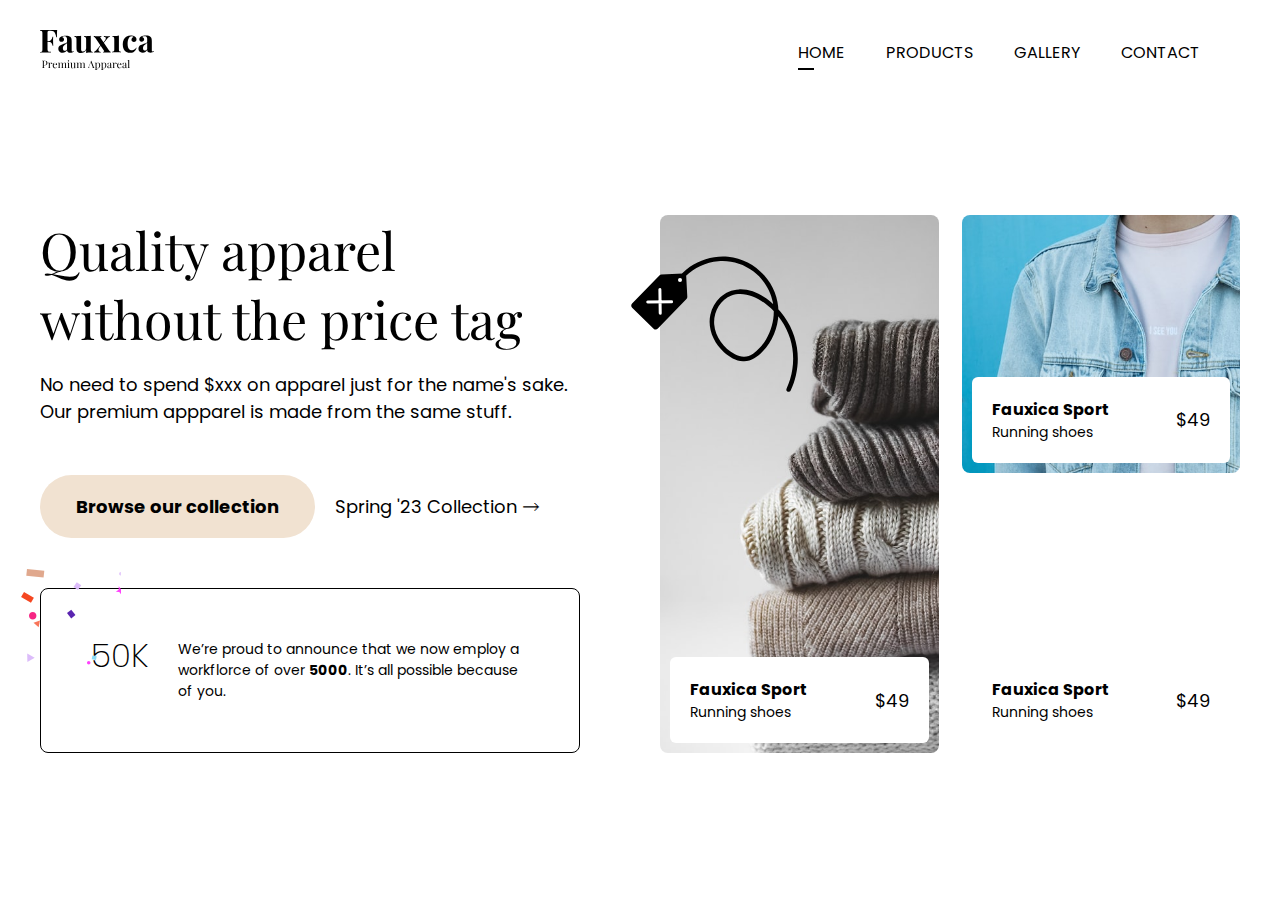
==== index.html @ f3ef33ed "html-css-javascript" ====
<!DOCTYPE html>
<html lang="en">

<head>
    <meta charset="UTF-8">
    <meta name="viewport" content="width=device-width, initial-scale=1.0">
    <title>Document</title>
    <link rel="preconnect" href="https://fonts.googleapis.com">
    <link rel="preconnect" href="https://fonts.gstatic.com" crossorigin>
    <link
        href="https://fonts.googleapis.com/css2?family=Playfair+Display:ital,wght@0,400..900;1,400..900&family=Poppins:ital,wght@0,100;0,200;0,300;0,400;0,500;0,600;0,700;0,800;0,900;1,100;1,200;1,300;1,400;1,500;1,600;1,700;1,800;1,900&display=swap"
        rel="stylesheet">
    <link rel="stylesheet" href="./css/main.css">
</head>

<body>
    <div class="wrapper">
        <header>
            <a href="#">
                <img src="/images/logo.svg" alt="Fauxica Logo">
            </a>
            <nav>
                <ul>
                    <li>
                        <a href="#" class="active">Home</a>
                    </li>
                    <li>
                        <a href="#">Products</a>
                    </li>
                    <li>
                        <a href="#">Gallery</a>
                    </li>
                    <li>
                        <a href="#">Contact</a>
                    </li>
                </ul>
            </nav>
        </header>

        <main>
            <div class="left-col">
                <h1>Quality apparel without the price tag</h1>
                <p class="subhead">No need to spend $xxx on apparel just for the name's sake. Our premium appparel is made from the same
                    stuff.</p>

                <div class="cta-btns">
                    <a href="#" class="primary-cta">
                        Browse our collection
                    </a>
                    <a href="" class="secondary-cta">
                        <span>Spring '23 Collection</span>
                        <span>&#129106;</span>
                    </a>
                </div>

                <div class="news">
                    <p class="employees">50K</p>
                    <p class="details">We’re proud to announce that we now employ a workflorce of over
                        <strong>5000</strong>. It’s all possible because of you.</p>
                </div>
            </div>
            <div class="right-col">
                <div class="card card1">
                    <div class="card-details">
                        <div>
                            <a href="#" class="product-title">Fauxica Sport</a>
                            <p>Running shoes</p>
                        </div>
                        <p class="product-price">$49</p>
                    </div>
                </div>
                <div class="card card2">
                    <div class="card-details">
                    <div>
                        <a href="#" class="product-title">Fauxica Sport</a>
                        <p>Running shoes</p>
                    </div>
                    <p class="product-price">$49</p>
                </div>
            </div>
            <div class="card card3">
                <div class="card-details">
                    <div>
                        <a href="#" class="product-title">Fauxica Sport</a>
                        <p>Running shoes</p>
                    </div>
                    <p class="product-price">$49</p>
                </div>
            </div>
            </div>
        </main>
    </div>
</body>

</html>
---- css/main.css ----
html{
    font-size: 62.5%;
}

body {
    margin: 0;
    font-family: 'Poppins', sans-serif;
}

.wrapper {
    max-width: 1200px;
    margin: 0 auto;
}

/* Navbar */
header {
    display: flex;
    justify-content: space-between;
    align-items: center;
}

nav {
    margin: 4em;
}

nav ul {
    list-style-type: none;
    display: flex;
    gap: 4.1em;
    margin: 0;
}

nav ul li a {
    text-decoration: none;
    color: black;
    text-transform: uppercase;
    font-size: 1.6rem;
    position: relative;
}

nav ul li a.active:before {
    content: "";
    position: absolute;
    width: 35%;
    height: 1px;
    border-bottom: 2px solid black;
    bottom: -6px;
}

/* Hero */
main {
    display: flex;
    gap: 8em;
    margin-top: 11em;
}

.left-col {
    width: 45%;
}

.right-col {
    flex-grow: 1;
}

h1 {
    font-size: 5.2rem;
    font-weight: normal;
    font-family: 'Playfair Display', sans-serif;
    margin: 0;
}

.subhead {
    font-size: 1.8rem;
}

.cta-btns {
    margin: 5em 0;
}

.cta-btns, .secondary-cta {
    display: flex;
    gap: 2em;
}

.primary-cta {
    background-color: #F1E2D1;
    font-size: 1.8rem;
    font-weight: bold;
    color: black;
    text-decoration: none;
    border-radius: 1.9em;
    padding: 1em 2em;
}

.secondary-cta {
    font-size: 1.8em;
    text-decoration: none;
    color: black;
    display: block;
    padding: 1em 0;
    align-items: center;
}

.news {
    display: flex;
    gap: 3em;
    padding: 5em;
    border: 1px solid black;
    border-radius: .8em;
    position: relative;
}

.news::before{
    position: absolute;
    content: "";
    background: url("../images//confetti.svg");
    width: 100px;
    height: 100px;
    top: -20px;
    left: -20px;
    z-index: 2;
}

p.employees {
    font-size: 3.3em;
    margin: 0;
    font-weight: 200;
    line-height: 100%;
}

p.details {
    font-size: 1.4em;
    margin: 0;
}

.right-col {
    display: grid;
    gap: 2.3em;
    grid-template-columns: repeat(1, auto);
    grid-template-areas:
        "left ."
        "left .";
}

.card {
    border-radius: .8em;
    padding: 1em;
    display: flex;
    align-items: end;
    background-size: 150%;
}

.card1 {
    grid-area: left;
    background-image: url("../images//clothing1.jpg");
    position: relative;
}

.card1:before {
    content: "";
    position: absolute;
    background: url("../images/tag.svg") no-repeat;
    width: 100%;
    height: 100%;
    top: 20px;
    left: -30px;
    pointer-events: none;
}

.card2 {
    background-image: url("../images//clothing2.jpg");
}

.card3 {
    background-image: url("../images//clothing3jpg");
}

.card-details {
    background-color: white;
    border-radius: .6em;
    padding: 2em;
    width: 100%;
    display: flex;
    justify-content: space-between;
    align-items: center;
}

.card-details a {
    color: black;
    text-decoration: none;
    font-size: 1.6em;
    font-weight: bold;
}

.card-details p {
    font-size: 1.4em;
    margin: 0;
}

p.product-price {
    font-size: 1.8em;
}
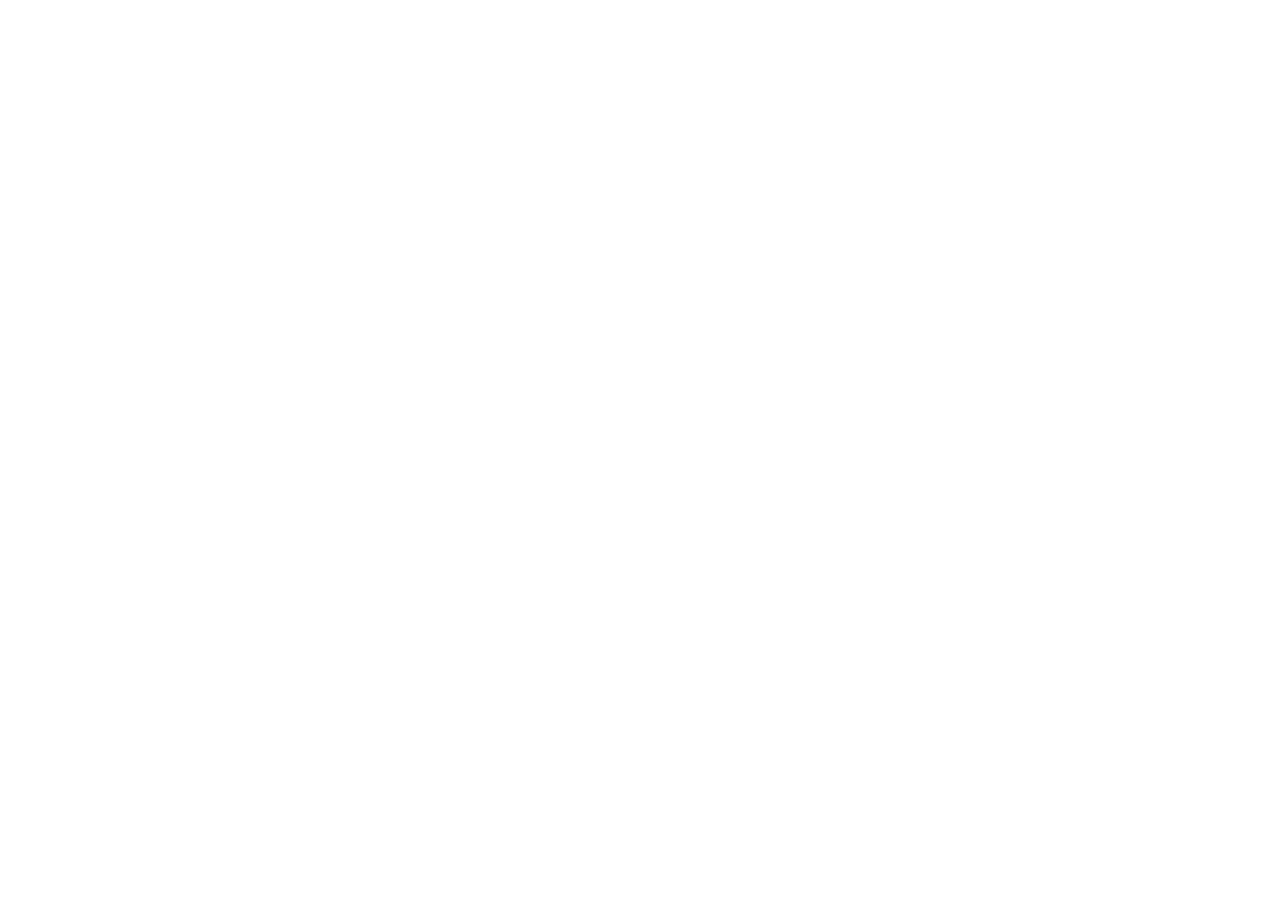
==== commit 7eef9c39: "add animation" ====
--- a/index.html
+++ b/index.html
@@ -14,6 +14,7 @@
 </head>
 
 <body>
+    <div class="overlay"></div>
     <div class="wrapper">
         <header>
             <a href="#">
@@ -40,7 +41,8 @@
         <main>
             <div class="left-col">
                 <h1>Quality apparel without the price tag</h1>
-                <p class="subhead">No need to spend $xxx on apparel just for the name's sake. Our premium appparel is made from the same
+                <p class="subhead">No need to spend $xxx on apparel just for the name's sake. Our premium appparel is
+                    made from the same
                     stuff.</p>
 
                 <div class="cta-btns">
@@ -49,14 +51,20 @@
                     </a>
                     <a href="" class="secondary-cta">
                         <span>Spring '23 Collection</span>
-                        <span>&#129106;</span>
+                        <svg xmlns="http://www.w3.org/2000/svg" viewBox="0 0 24 24" width="24" height="24">
+                            <path fill="none" d="M0 0h24v24H0z" />
+                            <path
+                                d="M8.71 11.29a1 1 0 0 0 0 1.42L11.29 15H5a1 1 0 0 0 0 2h6.29l-2.58 2.29a1 1 0 0 0 1.42 1.42l4-4a1 1 0 0 0 0-1.42l-4-4a1 1 0 0 0-1.42 0z" />
+                        </svg>
+
                     </a>
                 </div>
 
                 <div class="news">
                     <p class="employees">50K</p>
                     <p class="details">We’re proud to announce that we now employ a workflorce of over
-                        <strong>5000</strong>. It’s all possible because of you.</p>
+                        <strong>5000</strong>. It’s all possible because of you.
+                    </p>
                 </div>
             </div>
             <div class="right-col">
@@ -71,22 +79,22 @@
                 </div>
                 <div class="card card2">
                     <div class="card-details">
-                    <div>
-                        <a href="#" class="product-title">Fauxica Sport</a>
-                        <p>Running shoes</p>
+                        <div>
+                            <a href="#" class="product-title">Fauxica Sport</a>
+                            <p>Running shoes</p>
+                        </div>
+                        <p class="product-price">$49</p>
                     </div>
-                    <p class="product-price">$49</p>
                 </div>
-            </div>
-            <div class="card card3">
-                <div class="card-details">
-                    <div>
-                        <a href="#" class="product-title">Fauxica Sport</a>
-                        <p>Running shoes</p>
+                <div class="card card3">
+                    <div class="card-details">
+                        <div>
+                            <a href="#" class="product-title">Fauxica Sport</a>
+                            <p>Running shoes</p>
+                        </div>
+                        <p class="product-price">$49</p>
                     </div>
-                    <p class="product-price">$49</p>
                 </div>
-            </div>
             </div>
         </main>
     </div>
--- a/css/main.css
+++ b/css/main.css
@@ -47,6 +47,16 @@
     bottom: -6px;
 }
 
+nav ul li a::before {
+    content: "";
+    position: absolute;
+    width: 0%;
+    height: 1px;
+    border-bottom: 2px solid #333;
+    bottom: -6px;
+    transition: width .2s ease;
+}
+
 /* Hero */
 main {
     display: flex;
@@ -77,12 +87,13 @@
     margin: 5em 0;
 }
 
-.cta-btns, .secondary-cta {
+.cta-btns {
     display: flex;
     gap: 2em;
 }
 
 .primary-cta {
+    display: flex;
     background-color: #F1E2D1;
     font-size: 1.8rem;
     font-weight: bold;
@@ -90,15 +101,20 @@
     text-decoration: none;
     border-radius: 1.9em;
     padding: 1em 2em;
+    transition: background .3s ease;
 }
 
 .secondary-cta {
+    display: flex;
+    align-items: center;
+    gap: .8em;
     font-size: 1.8em;
     text-decoration: none;
     color: black;
-    display: block;
-    padding: 1em 0;
-    align-items: center;
+}
+
+.secondary-cta svg {
+    transition: transform .3s;
 }
 
 .news {
@@ -148,6 +164,7 @@
     display: flex;
     align-items: end;
     background-size: 150%;
+    transition: background-size .8s ease;
 }
 
 .card1 {
@@ -172,7 +189,7 @@
 }
 
 .card3 {
-    background-image: url("../images//clothing3jpg");
+    background-image: url("../images//clothing3.jpg");
 }
 
 .card-details {
@@ -183,6 +200,7 @@
     display: flex;
     justify-content: space-between;
     align-items: center;
+    transition: transform .3s ease-in-out;
 }
 
 .card-details a {
@@ -199,4 +217,60 @@
 
 p.product-price {
     font-size: 1.8em;
+}
+
+/* Micro interactions */
+nav ul li a:hover::before {
+    width: 35%;
+}
+
+.primary-cta:hover {
+    background: #E2D1BD;
+}
+
+.secondary-cta:hover svg {
+    transform: translateX(10px);
+}
+
+.secondary-cta:hover {
+    text-decoration: underline;
+}
+
+.card:hover {
+    background-size: 160%;
+}
+
+.card:hover .card-details {
+    transform: translateY(-20px);
+}
+
+/* Intro animation */
+.overlay {
+    position: absolute;
+    z-index: 999;
+    background: white;
+    width: 100%;
+    height: 100%;
+    animation: reveal 1s ease-in forwards;
+    transform-origin: bottom;
+}
+
+@keyframes reveal {
+    from {
+        transform: scaleY(1);
+    }
+    to {
+        transform: scaleY(0);
+    }
+}
+
+main {
+    animation: growIn 2s cubic-bezier(0.075, 0.82, 0.165, 1 ) forwards;
+    transform: scale(.4);
+}
+
+@keyframes growIn {
+    to {
+        transform: scale(1);
+    }
 }